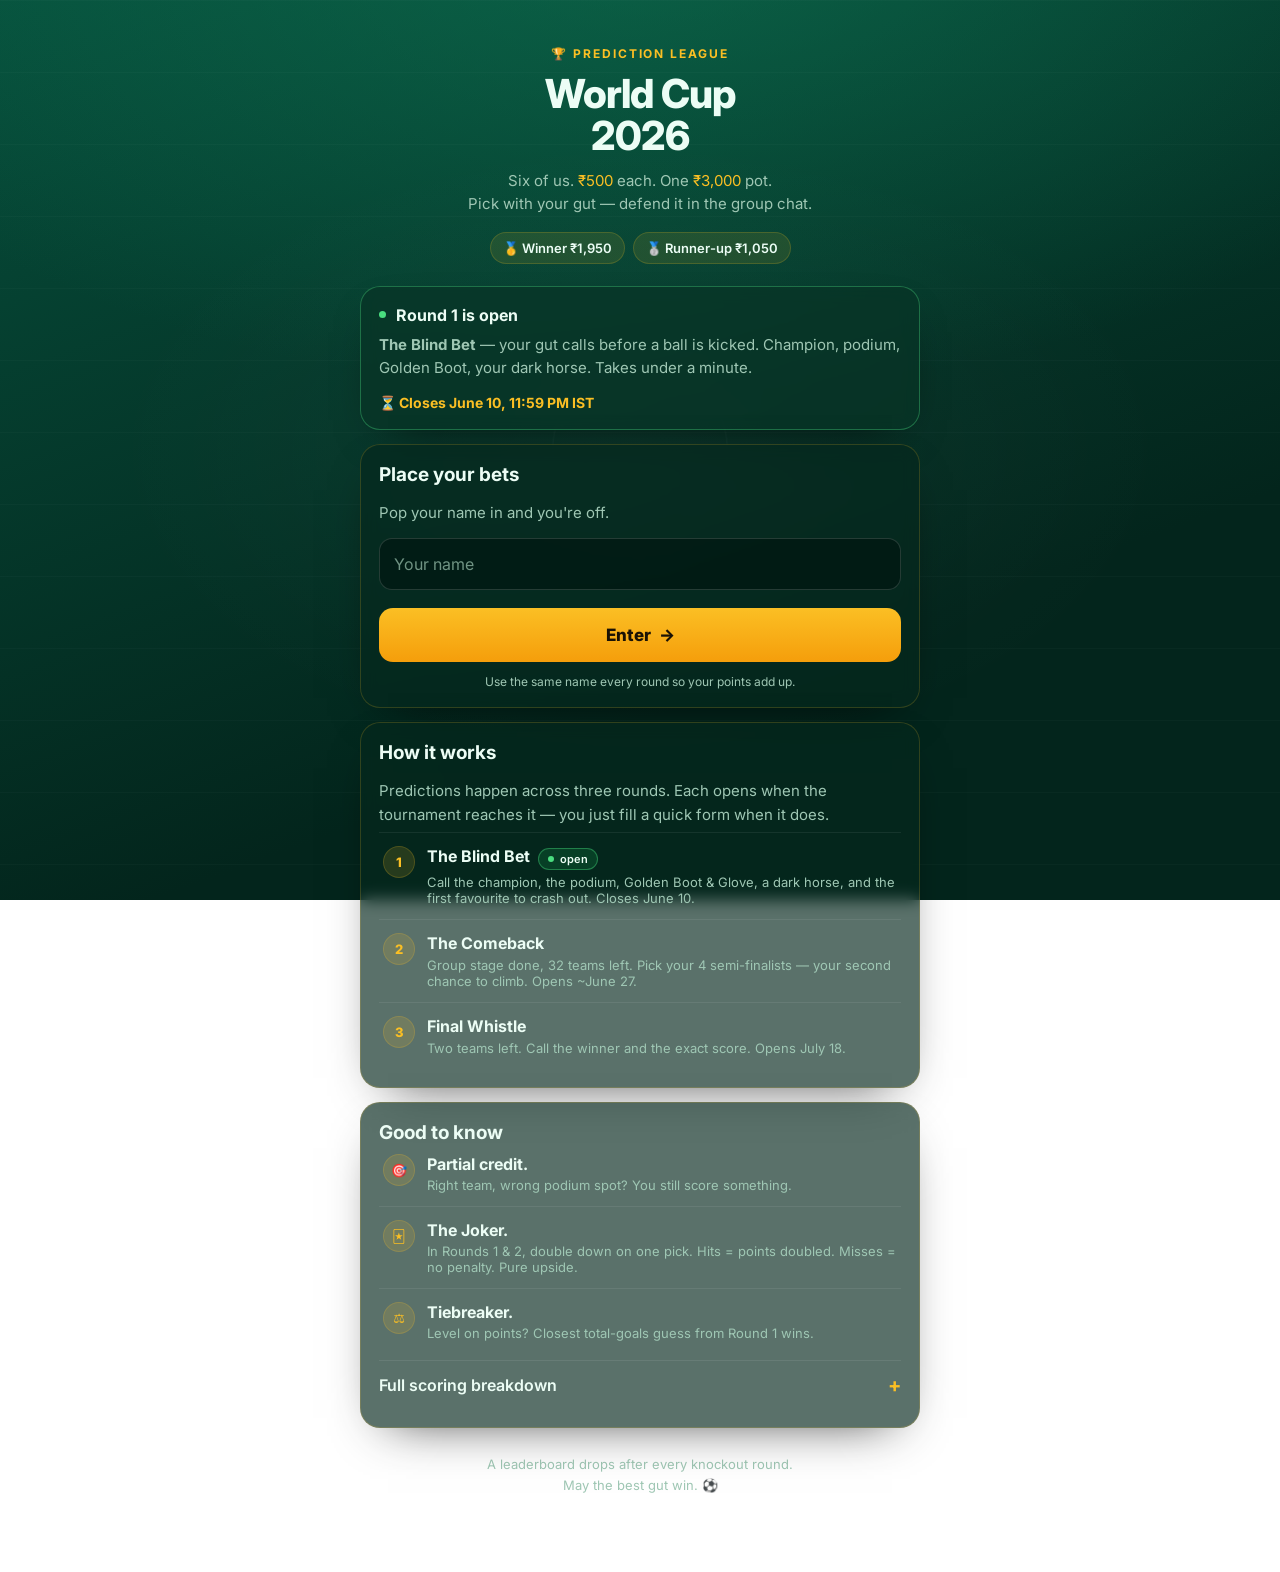
==== index.html @ f83981f4 "WC2026 Prediction League — prediction forms Landing page + 3 mobile-first forms (Blind Bet, Comeback" ====
<!doctype html>
<html lang="en">
<head>
  <meta charset="utf-8" />
  <meta name="viewport" content="width=device-width, initial-scale=1, viewport-fit=cover" />
  <title>World Cup 2026 — Prediction League</title>
  <meta name="theme-color" content="#03251c" />
  <meta name="description" content="Six mates, one ₹3,000 pot. Place your World Cup 2026 prediction bets." />
  <link rel="icon" href='data:image/svg+xml,<svg xmlns="http://www.w3.org/2000/svg" viewBox="0 0 100 100"><text y=".9em" font-size="90">🏆</text></svg>' />
  <link rel="preconnect" href="https://fonts.googleapis.com" />
  <link rel="preconnect" href="https://fonts.gstatic.com" crossorigin />
  <link href="https://fonts.googleapis.com/css2?family=Inter:wght@400;600;700;800&display=swap" rel="stylesheet" />
  <link rel="stylesheet" href="shared/styles.css" />
</head>
<body>
  <div class="wrap">

    <!-- Hero -->
    <header style="text-align:center;padding-top:12px">
      <p class="eyebrow">🏆 Prediction League</p>
      <h1 class="h1">World Cup<br />2026</h1>
      <p class="lede" style="margin-top:12px">
        Six of us. <span class="gold">₹500</span> each. One <span class="gold">₹3,000</span> pot.<br />
        Pick with your gut — defend it in the group chat.
      </p>
      <div class="chips" style="justify-content:center;margin-top:16px">
        <span class="chip">🥇 Winner ₹1,950</span>
        <span class="chip">🥈 Runner-up ₹1,050</span>
      </div>
    </header>

    <!-- Open-now banner -->
    <div class="card" style="margin-top:22px;border-color:rgba(74,222,128,0.35);background:rgba(8,52,38,0.72)">
      <div style="display:flex;align-items:center;gap:10px">
        <span class="dot"></span>
        <strong>Round 1 is open</strong>
      </div>
      <p class="lede" style="margin-top:8px">
        <strong>The Blind Bet</strong> — your gut calls before a ball is kicked.
        Champion, podium, Golden Boot, your dark horse. Takes under a minute.
      </p>
      <p class="gold" style="font-weight:700;font-size:14px;margin:10px 0 0">⏳ Closes June 10, 11:59 PM IST</p>
    </div>

    <!-- Name entry -->
    <div class="card" style="margin-top:14px">
      <h2 class="h2">Place your bets</h2>
      <p class="lede" style="margin-bottom:14px">Pop your name in and you're off.</p>
      <div id="name-field">
        <input id="name" class="input" type="text" inputmode="text" autocomplete="name"
               placeholder="Your name" aria-label="Your name" />
      </div>
      <div class="err" id="name-err"></div>
      <button class="btn btn-gold" id="enter" style="margin-top:12px">Enter &nbsp;→</button>
      <p class="muted" style="font-size:12px;text-align:center;margin:12px 0 0">Use the same name every round so your points add up.</p>
    </div>

    <!-- How it works -->
    <div class="card" style="margin-top:14px">
      <h2 class="h2" style="margin-bottom:6px">How it works</h2>
      <p class="lede" style="margin-bottom:6px">Predictions happen across three rounds. Each opens when the tournament reaches it — you just fill a quick form when it does.</p>
      <div class="round">
        <div class="no">1</div>
        <div>
          <strong>The Blind Bet</strong> <span class="chip live" style="padding:3px 9px;font-size:11px;margin-left:4px"><span class="dot" style="width:6px;height:6px"></span> open</span>
          <p class="qhint" style="margin:4px 0 0">Call the champion, the podium, Golden Boot &amp; Glove, a dark horse, and the first favourite to crash out. <span class="muted">Closes June 10.</span></p>
        </div>
      </div>
      <div class="round">
        <div class="no">2</div>
        <div>
          <strong>The Comeback</strong>
          <p class="qhint" style="margin:4px 0 0">Group stage done, 32 teams left. Pick your 4 semi-finalists — your second chance to climb. <span class="muted">Opens ~June 27.</span></p>
        </div>
      </div>
      <div class="round">
        <div class="no">3</div>
        <div>
          <strong>Final Whistle</strong>
          <p class="qhint" style="margin:4px 0 0">Two teams left. Call the winner and the exact score. <span class="muted">Opens July 18.</span></p>
        </div>
      </div>
    </div>

    <!-- Quick rules -->
    <div class="card" style="margin-top:14px">
      <h2 class="h2" style="margin-bottom:10px">Good to know</h2>
      <div class="round" style="padding-top:0;border:0">
        <div class="no" style="background:rgba(251,191,36,0.14)">🎯</div>
        <div><strong>Partial credit.</strong><p class="qhint" style="margin:3px 0 0">Right team, wrong podium spot? You still score something.</p></div>
      </div>
      <div class="round">
        <div class="no">🃏</div>
        <div><strong>The Joker.</strong><p class="qhint" style="margin:3px 0 0">In Rounds 1 &amp; 2, double down on one pick. Hits = points doubled. Misses = no penalty. Pure upside.</p></div>
      </div>
      <div class="round">
        <div class="no">⚖️</div>
        <div><strong>Tiebreaker.</strong><p class="qhint" style="margin:3px 0 0">Level on points? Closest total-goals guess from Round 1 wins.</p></div>
      </div>

      <details class="acc" style="margin-top:6px">
        <summary>Full scoring breakdown</summary>
        <table class="scoretable">
          <tr><td>🏆 Champion (exact)</td><td>25</td></tr>
          <tr><td>🏆 Champion finishes 2nd/3rd</td><td>8</td></tr>
          <tr><td>🥈 Runner-up (exact)</td><td>12</td></tr>
          <tr><td>🥉 Third place (exact)</td><td>8</td></tr>
          <tr><td>⚽ Golden Boot</td><td>10</td></tr>
          <tr><td>🧤 Golden Glove</td><td>6</td></tr>
          <tr><td>🐴 Dark Horse reaches QF</td><td>8</td></tr>
          <tr><td>💥 First favourite to crash out</td><td>6</td></tr>
          <tr><td>Each correct semi-finalist</td><td>6 (max 24)</td></tr>
          <tr><td>Semi-finalist who reaches final</td><td>+5 (max 10)</td></tr>
          <tr><td>Final winner</td><td>8</td></tr>
          <tr><td>Exact final scoreline</td><td>+6</td></tr>
        </table>
        <p class="qhint" style="margin-top:8px">Max ≈ 123 points across the tournament. Nobody gets close.</p>
      </details>
    </div>

    <p class="foot">A leaderboard drops after every knockout round.<br />May the best gut win. ⚽</p>
  </div>

  <script src="config/forms.js"></script>
  <script src="config/players.js"></script>
  <script src="shared/form-helpers.js"></script>
  <script>
    (function () {
      const nameInput = document.getElementById("name");
      const nameField = document.getElementById("name-field");
      const errEl = document.getElementById("name-err");
      const btn = document.getElementById("enter");

      // Prefill from a previous round on this device.
      const remembered = (localStorage.getItem("wc2026_player") || "").trim();

      // Optional: if a fixed 6-name roster is configured, swap the text box for a dropdown.
      const roster = (window.PLAYERS || []).filter(Boolean);
      let getValue = () => nameInput.value.trim();
      if (roster.length) {
        const sel = document.createElement("select");
        sel.className = "input";
        sel.id = "name";
        WC.fillSelect(sel, roster, "Pick your name…");
        nameField.innerHTML = "";
        nameField.appendChild(sel);
        if (remembered && roster.includes(remembered)) sel.value = remembered;
        getValue = () => sel.value.trim();
        sel.addEventListener("change", () => WC.setError(errEl, ""));
      } else if (remembered) {
        nameInput.value = remembered;
      }

      // Which form is open right now?
      const open = Object.values(window.FORM_STATE).find((f) => f.open) || window.FORM_STATE.blind_bet;

      function go() {
        const name = getValue();
        if (!name) {
          WC.setError(errEl, "Pop your name in first 🙂");
          const ctrl = document.getElementById("name");
          ctrl && ctrl.classList.add("bad");
          return;
        }
        WC.setError(errEl, "");
        localStorage.setItem("wc2026_player", name);
        location.href = open.page + "?name=" + encodeURIComponent(name);
      }

      btn.addEventListener("click", go);
      document.addEventListener("keydown", (e) => {
        if (e.key === "Enter" && document.activeElement && document.activeElement.id === "name") go();
      });
      const ctrl = document.getElementById("name");
      ctrl && ctrl.addEventListener("input", () => { WC.setError(errEl, ""); ctrl.classList.remove("bad"); });
    })();
  </script>
</body>
</html>
---- shared/styles.css ----
/* WC2026 Prediction League — shared theme. Stadium-at-night: deep emerald pitch,
   gold accents, big tap targets. Mobile-first; layout utilities come from Tailwind
   (CDN), this file holds the look + the chunky form controls. */

:root {
  --pitch-0: #03251c;
  --pitch-1: #064e3b;
  --gold: #fbbf24;
  --gold-deep: #f59e0b;
  --ink: #ecfdf5;
  --muted: #9fc7b4;
  --card: rgba(6, 40, 30, 0.66);
  --line: rgba(251, 191, 36, 0.18);
}

* { -webkit-tap-highlight-color: transparent; }

body {
  margin: 0;
  color: var(--ink);
  font-family: Inter, system-ui, -apple-system, "Segoe UI", Roboto, sans-serif;
  min-height: 100dvh;
  background:
    radial-gradient(120% 90% at 50% -10%, rgba(16, 122, 87, 0.55), transparent 60%),
    radial-gradient(60% 50% at 50% 50%, rgba(255, 255, 255, 0.035), transparent 70%),
    linear-gradient(160deg, var(--pitch-1) 0%, var(--pitch-0) 70%);
  background-attachment: fixed;
}

/* Faint pitch markings behind everything */
body::before {
  content: "";
  position: fixed;
  inset: 0;
  pointer-events: none;
  opacity: 0.5;
  background-image:
    linear-gradient(rgba(255, 255, 255, 0.05) 1px, transparent 1px),
    radial-gradient(circle at 50% 50%, transparent 86px, rgba(255, 255, 255, 0.06) 87px, transparent 89px);
  background-size: 100% 72px, 100% 100%;
  background-position: center 0, center 42%;
  z-index: 0;
}

.wrap { position: relative; z-index: 1; max-width: 560px; margin: 0 auto; padding: 22px 18px 64px; }

/* Cards */
.card {
  background: var(--card);
  border: 1px solid var(--line);
  border-radius: 20px;
  padding: 18px;
  backdrop-filter: blur(8px);
  box-shadow: 0 18px 50px -28px rgba(0, 0, 0, 0.85);
}

/* Type */
.eyebrow { font-size: 12px; letter-spacing: 0.16em; text-transform: uppercase; color: var(--gold); font-weight: 700; }
.h1 { font-size: clamp(28px, 8vw, 40px); line-height: 1.05; font-weight: 800; margin: 8px 0 0; letter-spacing: -0.02em; }
.h2 { font-size: 19px; font-weight: 700; margin: 0 0 2px; }
.lede { color: var(--muted); font-size: 15px; line-height: 1.55; }
.muted { color: var(--muted); }
.gold { color: var(--gold); }

/* Prize / status chips */
.chips { display: flex; flex-wrap: wrap; gap: 8px; }
.chip {
  display: inline-flex; align-items: center; gap: 6px;
  background: rgba(251, 191, 36, 0.1);
  border: 1px solid var(--line);
  color: var(--ink);
  padding: 7px 12px; border-radius: 999px; font-size: 13px; font-weight: 600;
}
.chip.live { background: rgba(34, 197, 94, 0.16); border-color: rgba(74, 222, 128, 0.4); }
.chip.dim { opacity: 0.6; }
.dot { width: 7px; height: 7px; border-radius: 999px; background: #4ade80; box-shadow: 0 0 0 0 rgba(74, 222, 128, 0.6); animation: pulse 1.8s infinite; }
@keyframes pulse { 0% { box-shadow: 0 0 0 0 rgba(74, 222, 128, 0.5); } 70% { box-shadow: 0 0 0 9px rgba(74, 222, 128, 0); } 100% { box-shadow: 0 0 0 0 rgba(74, 222, 128, 0); } }

/* Round rail */
.round { display: flex; gap: 12px; padding: 13px 4px; border-top: 1px solid rgba(255,255,255,0.07); }
.round:first-child { border-top: 0; }
.round .no { flex: none; width: 30px; height: 30px; border-radius: 999px; display: grid; place-items: center; font-weight: 800; font-size: 13px; background: rgba(251,191,36,0.14); color: var(--gold); border: 1px solid var(--line); }

/* Form controls — big, thumb-friendly */
.field { margin-top: 18px; }
.field > label, .qlabel { display: block; font-weight: 600; font-size: 15px; margin-bottom: 8px; }
.qhint { color: var(--muted); font-size: 13px; font-weight: 400; }

.input, select.input, .select {
  width: 100%;
  box-sizing: border-box;
  min-height: 52px;
  background: rgba(2, 24, 18, 0.7);
  color: var(--ink);
  border: 1px solid rgba(255, 255, 255, 0.14);
  border-radius: 13px;
  padding: 13px 14px;
  font-size: 16px; /* >=16px stops iOS zoom-on-focus */
  font-family: inherit;
  appearance: none;
  -webkit-appearance: none;
}
select.input {
  background-image: url("data:image/svg+xml,%3Csvg xmlns='http://www.w3.org/2000/svg' width='20' height='20' viewBox='0 0 24 24' fill='none' stroke='%23fbbf24' stroke-width='2.5' stroke-linecap='round' stroke-linejoin='round'%3E%3Cpolyline points='6 9 12 15 18 9'/%3E%3C/svg%3E");
  background-repeat: no-repeat;
  background-position: right 14px center;
  padding-right: 42px;
}
.input::placeholder { color: rgba(159, 199, 180, 0.7); }
.input:focus, select.input:focus { outline: none; border-color: var(--gold); box-shadow: 0 0 0 3px rgba(251, 191, 36, 0.22); }
.input.bad, select.input.bad { border-color: #f87171; box-shadow: 0 0 0 3px rgba(248, 113, 113, 0.2); }

/* Checkbox grid (semi-finalist picks) */
.checkgrid { display: grid; grid-template-columns: 1fr 1fr; gap: 8px; margin-top: 8px; }
@media (max-width: 380px) { .checkgrid { grid-template-columns: 1fr; } }
.checkitem {
  display: flex; align-items: center; gap: 10px;
  background: rgba(2, 24, 18, 0.7);
  border: 1px solid rgba(255, 255, 255, 0.14);
  border-radius: 12px; padding: 12px 13px; cursor: pointer; user-select: none;
  font-size: 15px; min-height: 50px;
}
.checkitem input { width: 20px; height: 20px; accent-color: var(--gold); flex: none; }
.checkitem.on { border-color: var(--gold); background: rgba(251, 191, 36, 0.12); }
.checkitem.locked { opacity: 0.4; }

/* Joker pills (single-select radios styled as cards) */
.jokerwrap { display: flex; flex-wrap: wrap; gap: 8px; margin-top: 8px; }
.joker {
  border: 1px solid rgba(255,255,255,0.14); background: rgba(2,24,18,0.7);
  border-radius: 999px; padding: 10px 14px; font-size: 14px; cursor: pointer; min-height: 44px; display: inline-flex; align-items: center;
}
.joker input { display: none; }
.joker.on { border-color: var(--gold); background: rgba(251,191,36,0.16); color: var(--gold); font-weight: 700; }

/* Buttons */
.btn {
  width: 100%; box-sizing: border-box; min-height: 54px;
  border: 0; border-radius: 14px; cursor: pointer;
  font-size: 17px; font-weight: 800; font-family: inherit;
  display: inline-flex; align-items: center; justify-content: center; gap: 8px;
  transition: transform 0.06s ease, filter 0.15s ease;
}
.btn:active { transform: translateY(1px) scale(0.995); }
.btn-gold { background: linear-gradient(180deg, var(--gold) 0%, var(--gold-deep) 100%); color: #1a1205; }
.btn-gold:hover { filter: brightness(1.04); }
.btn-gold:disabled { filter: grayscale(0.5) brightness(0.8); cursor: not-allowed; opacity: 0.7; }
.btn-ghost { background: rgba(255,255,255,0.06); color: var(--ink); border: 1px solid rgba(255,255,255,0.14); }

/* Inline error / counters */
.err { color: #fca5a5; font-size: 13px; margin-top: 6px; min-height: 0; }
.counter { font-variant-numeric: tabular-nums; font-weight: 700; }

/* Disclosure */
details.acc { border-top: 1px solid rgba(255,255,255,0.08); padding: 12px 0; }
details.acc summary { cursor: pointer; font-weight: 600; list-style: none; display: flex; justify-content: space-between; align-items: center; }
details.acc summary::-webkit-details-marker { display: none; }
details.acc summary::after { content: "+"; color: var(--gold); font-size: 20px; font-weight: 700; }
details.acc[open] summary::after { content: "–"; }
.scoretable { width: 100%; border-collapse: collapse; margin-top: 10px; font-size: 14px; }
.scoretable td { padding: 7px 0; border-top: 1px solid rgba(255,255,255,0.06); }
.scoretable td:last-child { text-align: right; font-weight: 700; color: var(--gold); white-space: nowrap; }

/* Success screen */
.success { text-align: center; padding: 18px 6px; }
.success .tick { font-size: 56px; line-height: 1; }

.foot { text-align: center; color: var(--muted); font-size: 13px; margin-top: 26px; line-height: 1.6; }
a.link { color: var(--gold); text-decoration: none; font-weight: 600; }
.closed-emoji { font-size: 52px; }
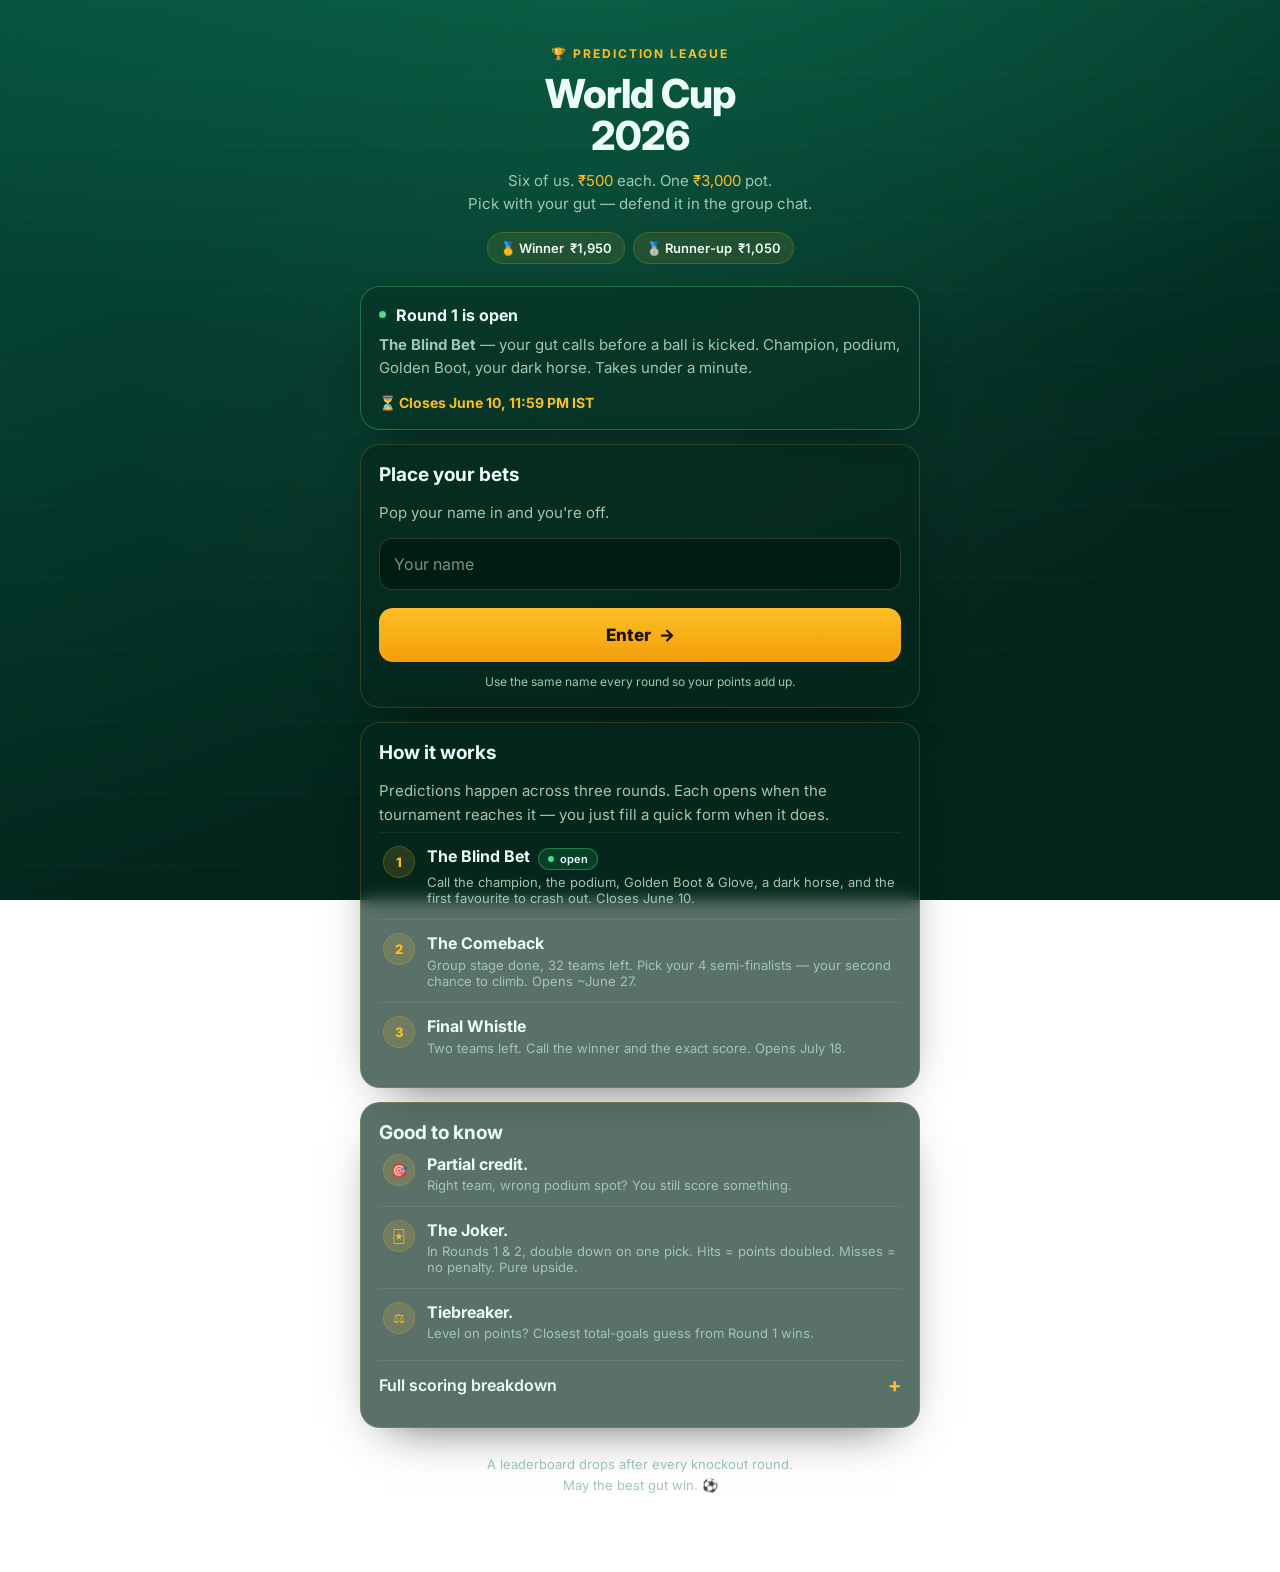
==== commit 7de8b47b: "Make pot + prizes player-count dynamic (5–8) The forms were already count-agnostic; only the landing" ====
--- a/index.html
+++ b/index.html
@@ -5,7 +5,7 @@
   <meta name="viewport" content="width=device-width, initial-scale=1, viewport-fit=cover" />
   <title>World Cup 2026 — Prediction League</title>
   <meta name="theme-color" content="#03251c" />
-  <meta name="description" content="Six mates, one ₹3,000 pot. Place your World Cup 2026 prediction bets." />
+  <meta name="description" content="Place your World Cup 2026 prediction-league bets. Pick with your gut." />
   <link rel="icon" href='data:image/svg+xml,<svg xmlns="http://www.w3.org/2000/svg" viewBox="0 0 100 100"><text y=".9em" font-size="90">🏆</text></svg>' />
   <link rel="preconnect" href="https://fonts.googleapis.com" />
   <link rel="preconnect" href="https://fonts.gstatic.com" crossorigin />
@@ -20,12 +20,12 @@
       <p class="eyebrow">🏆 Prediction League</p>
       <h1 class="h1">World Cup<br />2026</h1>
       <p class="lede" style="margin-top:12px">
-        Six of us. <span class="gold">₹500</span> each. One <span class="gold">₹3,000</span> pot.<br />
+        <span id="m-count">Six</span> of us. <span class="gold" id="m-fee">₹500</span> each. One <span class="gold" id="m-pot">₹3,000</span> pot.<br />
         Pick with your gut — defend it in the group chat.
       </p>
       <div class="chips" style="justify-content:center;margin-top:16px">
-        <span class="chip">🥇 Winner ₹1,950</span>
-        <span class="chip">🥈 Runner-up ₹1,050</span>
+        <span class="chip">🥇 Winner <span id="m-winner">₹1,950</span></span>
+        <span class="chip">🥈 Runner-up <span id="m-runner">₹1,050</span></span>
       </div>
     </header>
 
@@ -123,9 +123,18 @@
 
   <script src="config/forms.js"></script>
   <script src="config/players.js"></script>
+  <script src="config/league.js"></script>
   <script src="shared/form-helpers.js"></script>
   <script>
     (function () {
+      // Pot + prizes derive from config/league.js (count = roster length or playerCount).
+      const M = WC.leagueMoney();
+      const set = (id, val) => { const el = document.getElementById(id); if (el) el.textContent = val; };
+      set("m-count", WC.countWord(M.n));
+      set("m-fee", M.fmt(M.fee));
+      set("m-pot", M.fmt(M.pot));
+      set("m-winner", M.fmt(M.winner));
+      set("m-runner", M.fmt(M.runnerUp));
       const nameInput = document.getElementById("name");
       const nameField = document.getElementById("name-field");
       const errEl = document.getElementById("name-err");
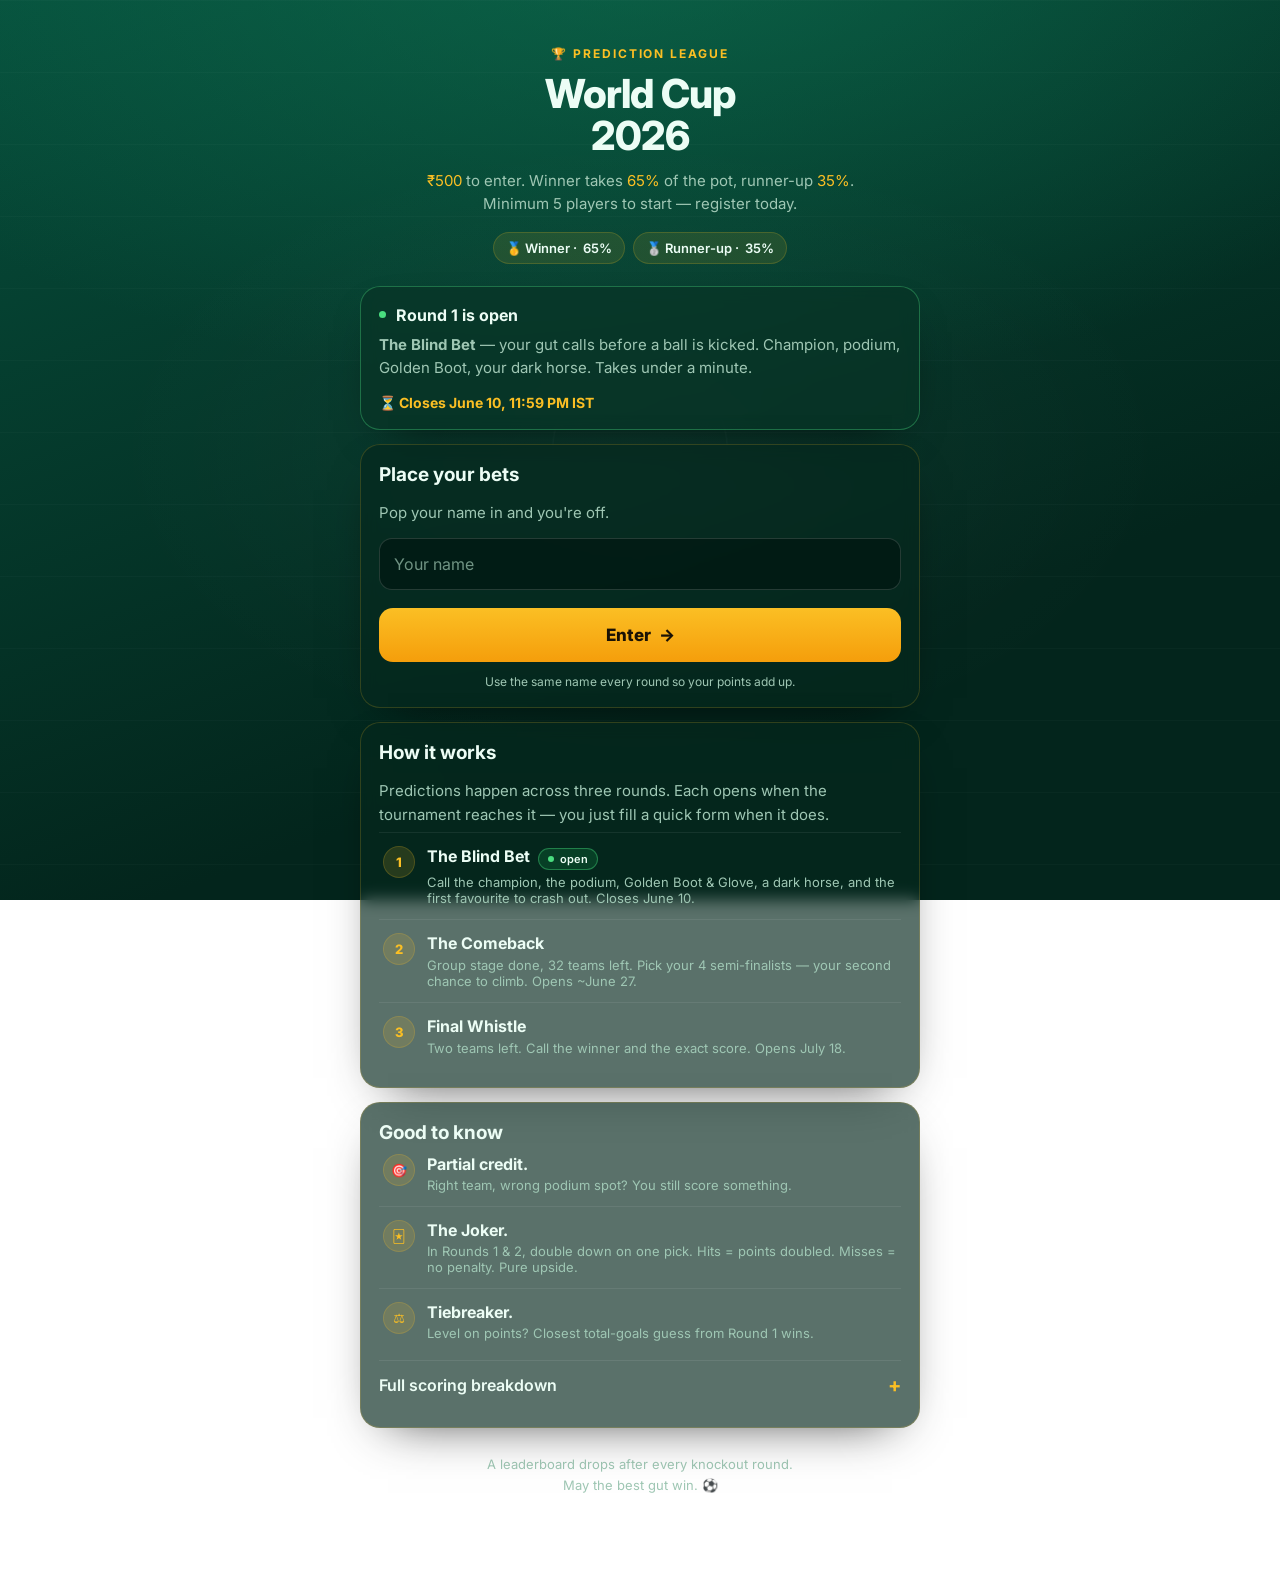
==== commit c397e186: "Show league terms (65/35 split, min 5, register today) instead of a pot figure The pot depends on ho" ====
--- a/index.html
+++ b/index.html
@@ -5,7 +5,7 @@
   <meta name="viewport" content="width=device-width, initial-scale=1, viewport-fit=cover" />
   <title>World Cup 2026 — Prediction League</title>
   <meta name="theme-color" content="#03251c" />
-  <meta name="description" content="Place your World Cup 2026 prediction-league bets. Pick with your gut." />
+  <meta name="description" content="₹500 to enter. Winner takes 65% of the pot, runner-up 35%. Minimum 5 players. World Cup 2026 prediction league — register today." />
   <link rel="icon" href='data:image/svg+xml,<svg xmlns="http://www.w3.org/2000/svg" viewBox="0 0 100 100"><text y=".9em" font-size="90">🏆</text></svg>' />
   <link rel="preconnect" href="https://fonts.googleapis.com" />
   <link rel="preconnect" href="https://fonts.gstatic.com" crossorigin />
@@ -20,12 +20,12 @@
       <p class="eyebrow">🏆 Prediction League</p>
       <h1 class="h1">World Cup<br />2026</h1>
       <p class="lede" style="margin-top:12px">
-        <span id="m-count">Six</span> of us. <span class="gold" id="m-fee">₹500</span> each. One <span class="gold" id="m-pot">₹3,000</span> pot.<br />
-        Pick with your gut — defend it in the group chat.
+        <span class="gold" id="t-fee">₹500</span> to enter. Winner takes <span class="gold" id="t-winner">65%</span> of the pot, runner-up <span class="gold" id="t-runner">35%</span>.<br />
+        Minimum <span id="t-min">5</span> players to start — register today.
       </p>
       <div class="chips" style="justify-content:center;margin-top:16px">
-        <span class="chip">🥇 Winner <span id="m-winner">₹1,950</span></span>
-        <span class="chip">🥈 Runner-up <span id="m-runner">₹1,050</span></span>
+        <span class="chip">🥇 Winner · <span id="c-winner">65%</span></span>
+        <span class="chip">🥈 Runner-up · <span id="c-runner">35%</span></span>
       </div>
     </header>
 
@@ -127,14 +127,15 @@
   <script src="shared/form-helpers.js"></script>
   <script>
     (function () {
-      // Pot + prizes derive from config/league.js (count = roster length or playerCount).
-      const M = WC.leagueMoney();
+      // Entry fee, split %, and min players come from config/league.js.
+      const T = WC.leagueInfo();
       const set = (id, val) => { const el = document.getElementById(id); if (el) el.textContent = val; };
-      set("m-count", WC.countWord(M.n));
-      set("m-fee", M.fmt(M.fee));
-      set("m-pot", M.fmt(M.pot));
-      set("m-winner", M.fmt(M.winner));
-      set("m-runner", M.fmt(M.runnerUp));
+      set("t-fee", T.feeLabel);
+      set("t-winner", T.winnerPct);
+      set("t-runner", T.runnerPct);
+      set("t-min", T.minPlayers);
+      set("c-winner", T.winnerPct);
+      set("c-runner", T.runnerPct);
       const nameInput = document.getElementById("name");
       const nameField = document.getElementById("name-field");
       const errEl = document.getElementById("name-err");
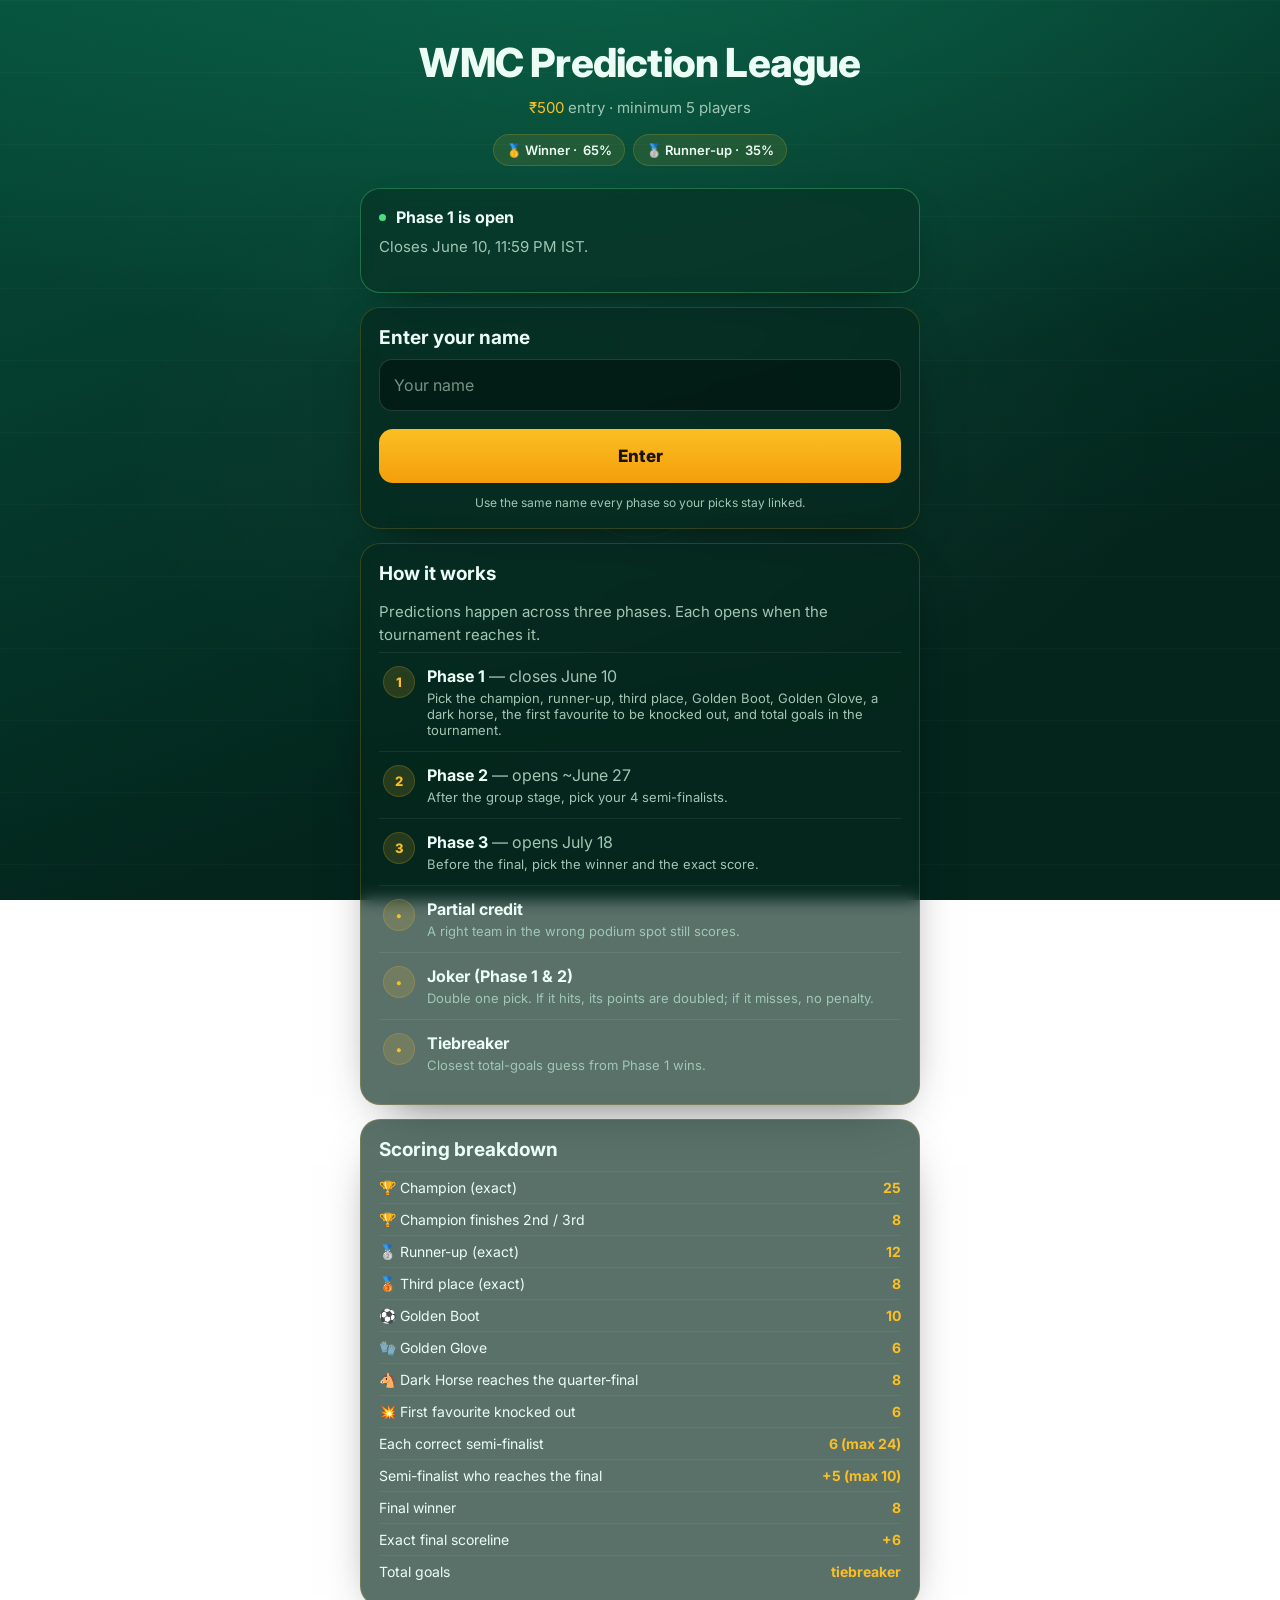
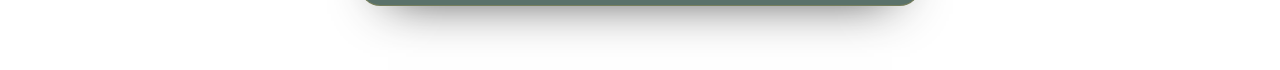
==== commit c03a81ca: "Rebrand to WMC Prediction League + simplify copy - Rename app to "WMC Prediction League"; phases are" ====
--- a/index.html
+++ b/index.html
@@ -3,9 +3,9 @@
 <head>
   <meta charset="utf-8" />
   <meta name="viewport" content="width=device-width, initial-scale=1, viewport-fit=cover" />
-  <title>World Cup 2026 — Prediction League</title>
+  <title>WMC Prediction League</title>
   <meta name="theme-color" content="#03251c" />
-  <meta name="description" content="₹500 to enter. Winner takes 65% of the pot, runner-up 35%. Minimum 5 players. World Cup 2026 prediction league — register today." />
+  <meta name="description" content="WMC Prediction League — ₹500 entry, winner 65% of the pot, runner-up 35%, minimum 5 players." />
   <link rel="icon" href='data:image/svg+xml,<svg xmlns="http://www.w3.org/2000/svg" viewBox="0 0 100 100"><text y=".9em" font-size="90">🏆</text></svg>' />
   <link rel="preconnect" href="https://fonts.googleapis.com" />
   <link rel="preconnect" href="https://fonts.gstatic.com" crossorigin />
@@ -15,110 +15,109 @@
 <body>
   <div class="wrap">
 
-    <!-- Hero -->
+    <!-- Header -->
     <header style="text-align:center;padding-top:12px">
-      <p class="eyebrow">🏆 Prediction League</p>
-      <h1 class="h1">World Cup<br />2026</h1>
+      <h1 class="h1">WMC Prediction League</h1>
       <p class="lede" style="margin-top:12px">
-        <span class="gold" id="t-fee">₹500</span> to enter. Winner takes <span class="gold" id="t-winner">65%</span> of the pot, runner-up <span class="gold" id="t-runner">35%</span>.<br />
-        Minimum <span id="t-min">5</span> players to start — register today.
+        <span class="gold" id="t-fee">₹500</span> entry · minimum <span id="t-min">5</span> players
       </p>
-      <div class="chips" style="justify-content:center;margin-top:16px">
+      <div class="chips" style="justify-content:center;margin-top:14px">
         <span class="chip">🥇 Winner · <span id="c-winner">65%</span></span>
         <span class="chip">🥈 Runner-up · <span id="c-runner">35%</span></span>
       </div>
     </header>
 
-    <!-- Open-now banner -->
+    <!-- Open now -->
     <div class="card" style="margin-top:22px;border-color:rgba(74,222,128,0.35);background:rgba(8,52,38,0.72)">
       <div style="display:flex;align-items:center;gap:10px">
         <span class="dot"></span>
-        <strong>Round 1 is open</strong>
+        <strong>Phase 1 is open</strong>
       </div>
-      <p class="lede" style="margin-top:8px">
-        <strong>The Blind Bet</strong> — your gut calls before a ball is kicked.
-        Champion, podium, Golden Boot, your dark horse. Takes under a minute.
-      </p>
-      <p class="gold" style="font-weight:700;font-size:14px;margin:10px 0 0">⏳ Closes June 10, 11:59 PM IST</p>
+      <p class="lede" style="margin-top:8px">Closes June 10, 11:59 PM IST.</p>
     </div>
 
     <!-- Name entry -->
     <div class="card" style="margin-top:14px">
-      <h2 class="h2">Place your bets</h2>
-      <p class="lede" style="margin-bottom:14px">Pop your name in and you're off.</p>
-      <div id="name-field">
+      <h2 class="h2">Enter your name</h2>
+      <div id="name-field" style="margin-top:10px">
         <input id="name" class="input" type="text" inputmode="text" autocomplete="name"
                placeholder="Your name" aria-label="Your name" />
       </div>
       <div class="err" id="name-err"></div>
-      <button class="btn btn-gold" id="enter" style="margin-top:12px">Enter &nbsp;→</button>
-      <p class="muted" style="font-size:12px;text-align:center;margin:12px 0 0">Use the same name every round so your points add up.</p>
+      <button class="btn btn-gold" id="enter" style="margin-top:12px">Enter</button>
+      <p class="muted" style="font-size:12px;text-align:center;margin:12px 0 0">Use the same name every phase so your picks stay linked.</p>
     </div>
 
-    <!-- How it works -->
+    <!-- How it works (phases + rules) -->
     <div class="card" style="margin-top:14px">
       <h2 class="h2" style="margin-bottom:6px">How it works</h2>
-      <p class="lede" style="margin-bottom:6px">Predictions happen across three rounds. Each opens when the tournament reaches it — you just fill a quick form when it does.</p>
+      <p class="lede" style="margin-bottom:6px">Predictions happen across three phases. Each opens when the tournament reaches it.</p>
+
       <div class="round">
         <div class="no">1</div>
         <div>
-          <strong>The Blind Bet</strong> <span class="chip live" style="padding:3px 9px;font-size:11px;margin-left:4px"><span class="dot" style="width:6px;height:6px"></span> open</span>
-          <p class="qhint" style="margin:4px 0 0">Call the champion, the podium, Golden Boot &amp; Glove, a dark horse, and the first favourite to crash out. <span class="muted">Closes June 10.</span></p>
+          <strong>Phase 1</strong> <span class="muted">— closes June 10</span>
+          <p class="qhint" style="margin:4px 0 0">Pick the champion, runner-up, third place, Golden Boot, Golden Glove, a dark horse, the first favourite to be knocked out, and total goals in the tournament.</p>
         </div>
       </div>
       <div class="round">
         <div class="no">2</div>
         <div>
-          <strong>The Comeback</strong>
-          <p class="qhint" style="margin:4px 0 0">Group stage done, 32 teams left. Pick your 4 semi-finalists — your second chance to climb. <span class="muted">Opens ~June 27.</span></p>
+          <strong>Phase 2</strong> <span class="muted">— opens ~June 27</span>
+          <p class="qhint" style="margin:4px 0 0">After the group stage, pick your 4 semi-finalists.</p>
         </div>
       </div>
       <div class="round">
         <div class="no">3</div>
         <div>
-          <strong>Final Whistle</strong>
-          <p class="qhint" style="margin:4px 0 0">Two teams left. Call the winner and the exact score. <span class="muted">Opens July 18.</span></p>
+          <strong>Phase 3</strong> <span class="muted">— opens July 18</span>
+          <p class="qhint" style="margin:4px 0 0">Before the final, pick the winner and the exact score.</p>
+        </div>
+      </div>
+
+      <div class="round">
+        <div class="no">•</div>
+        <div>
+          <strong>Partial credit</strong>
+          <p class="qhint" style="margin:4px 0 0">A right team in the wrong podium spot still scores.</p>
+        </div>
+      </div>
+      <div class="round">
+        <div class="no">•</div>
+        <div>
+          <strong>Joker (Phase 1 &amp; 2)</strong>
+          <p class="qhint" style="margin:4px 0 0">Double one pick. If it hits, its points are doubled; if it misses, no penalty.</p>
+        </div>
+      </div>
+      <div class="round">
+        <div class="no">•</div>
+        <div>
+          <strong>Tiebreaker</strong>
+          <p class="qhint" style="margin:4px 0 0">Closest total-goals guess from Phase 1 wins.</p>
         </div>
       </div>
     </div>
 
-    <!-- Quick rules -->
+    <!-- Scoring breakdown (always open) -->
     <div class="card" style="margin-top:14px">
-      <h2 class="h2" style="margin-bottom:10px">Good to know</h2>
-      <div class="round" style="padding-top:0;border:0">
-        <div class="no" style="background:rgba(251,191,36,0.14)">🎯</div>
-        <div><strong>Partial credit.</strong><p class="qhint" style="margin:3px 0 0">Right team, wrong podium spot? You still score something.</p></div>
-      </div>
-      <div class="round">
-        <div class="no">🃏</div>
-        <div><strong>The Joker.</strong><p class="qhint" style="margin:3px 0 0">In Rounds 1 &amp; 2, double down on one pick. Hits = points doubled. Misses = no penalty. Pure upside.</p></div>
-      </div>
-      <div class="round">
-        <div class="no">⚖️</div>
-        <div><strong>Tiebreaker.</strong><p class="qhint" style="margin:3px 0 0">Level on points? Closest total-goals guess from Round 1 wins.</p></div>
-      </div>
-
-      <details class="acc" style="margin-top:6px">
-        <summary>Full scoring breakdown</summary>
-        <table class="scoretable">
-          <tr><td>🏆 Champion (exact)</td><td>25</td></tr>
-          <tr><td>🏆 Champion finishes 2nd/3rd</td><td>8</td></tr>
-          <tr><td>🥈 Runner-up (exact)</td><td>12</td></tr>
-          <tr><td>🥉 Third place (exact)</td><td>8</td></tr>
-          <tr><td>⚽ Golden Boot</td><td>10</td></tr>
-          <tr><td>🧤 Golden Glove</td><td>6</td></tr>
-          <tr><td>🐴 Dark Horse reaches QF</td><td>8</td></tr>
-          <tr><td>💥 First favourite to crash out</td><td>6</td></tr>
-          <tr><td>Each correct semi-finalist</td><td>6 (max 24)</td></tr>
-          <tr><td>Semi-finalist who reaches final</td><td>+5 (max 10)</td></tr>
-          <tr><td>Final winner</td><td>8</td></tr>
-          <tr><td>Exact final scoreline</td><td>+6</td></tr>
-        </table>
-        <p class="qhint" style="margin-top:8px">Max ≈ 123 points across the tournament. Nobody gets close.</p>
-      </details>
+      <h2 class="h2" style="margin-bottom:8px">Scoring breakdown</h2>
+      <table class="scoretable">
+        <tr><td>🏆 Champion (exact)</td><td>25</td></tr>
+        <tr><td>🏆 Champion finishes 2nd / 3rd</td><td>8</td></tr>
+        <tr><td>🥈 Runner-up (exact)</td><td>12</td></tr>
+        <tr><td>🥉 Third place (exact)</td><td>8</td></tr>
+        <tr><td>⚽ Golden Boot</td><td>10</td></tr>
+        <tr><td>🧤 Golden Glove</td><td>6</td></tr>
+        <tr><td>🐴 Dark Horse reaches the quarter-final</td><td>8</td></tr>
+        <tr><td>💥 First favourite knocked out</td><td>6</td></tr>
+        <tr><td>Each correct semi-finalist</td><td>6 (max 24)</td></tr>
+        <tr><td>Semi-finalist who reaches the final</td><td>+5 (max 10)</td></tr>
+        <tr><td>Final winner</td><td>8</td></tr>
+        <tr><td>Exact final scoreline</td><td>+6</td></tr>
+        <tr><td>Total goals</td><td>tiebreaker</td></tr>
+      </table>
     </div>
 
-    <p class="foot">A leaderboard drops after every knockout round.<br />May the best gut win. ⚽</p>
   </div>
 
   <script src="config/forms.js"></script>
@@ -131,20 +130,19 @@
       const T = WC.leagueInfo();
       const set = (id, val) => { const el = document.getElementById(id); if (el) el.textContent = val; };
       set("t-fee", T.feeLabel);
-      set("t-winner", T.winnerPct);
-      set("t-runner", T.runnerPct);
       set("t-min", T.minPlayers);
       set("c-winner", T.winnerPct);
       set("c-runner", T.runnerPct);
+
       const nameInput = document.getElementById("name");
       const nameField = document.getElementById("name-field");
       const errEl = document.getElementById("name-err");
       const btn = document.getElementById("enter");
 
-      // Prefill from a previous round on this device.
+      // Prefill from a previous phase on this device.
       const remembered = (localStorage.getItem("wc2026_player") || "").trim();
 
-      // Optional: if a fixed 6-name roster is configured, swap the text box for a dropdown.
+      // Optional: if a fixed roster is configured in players.js, use a dropdown.
       const roster = (window.PLAYERS || []).filter(Boolean);
       let getValue = () => nameInput.value.trim();
       if (roster.length) {
@@ -167,7 +165,7 @@
       function go() {
         const name = getValue();
         if (!name) {
-          WC.setError(errEl, "Pop your name in first 🙂");
+          WC.setError(errEl, "Enter your name first.");
           const ctrl = document.getElementById("name");
           ctrl && ctrl.classList.add("bad");
           return;
